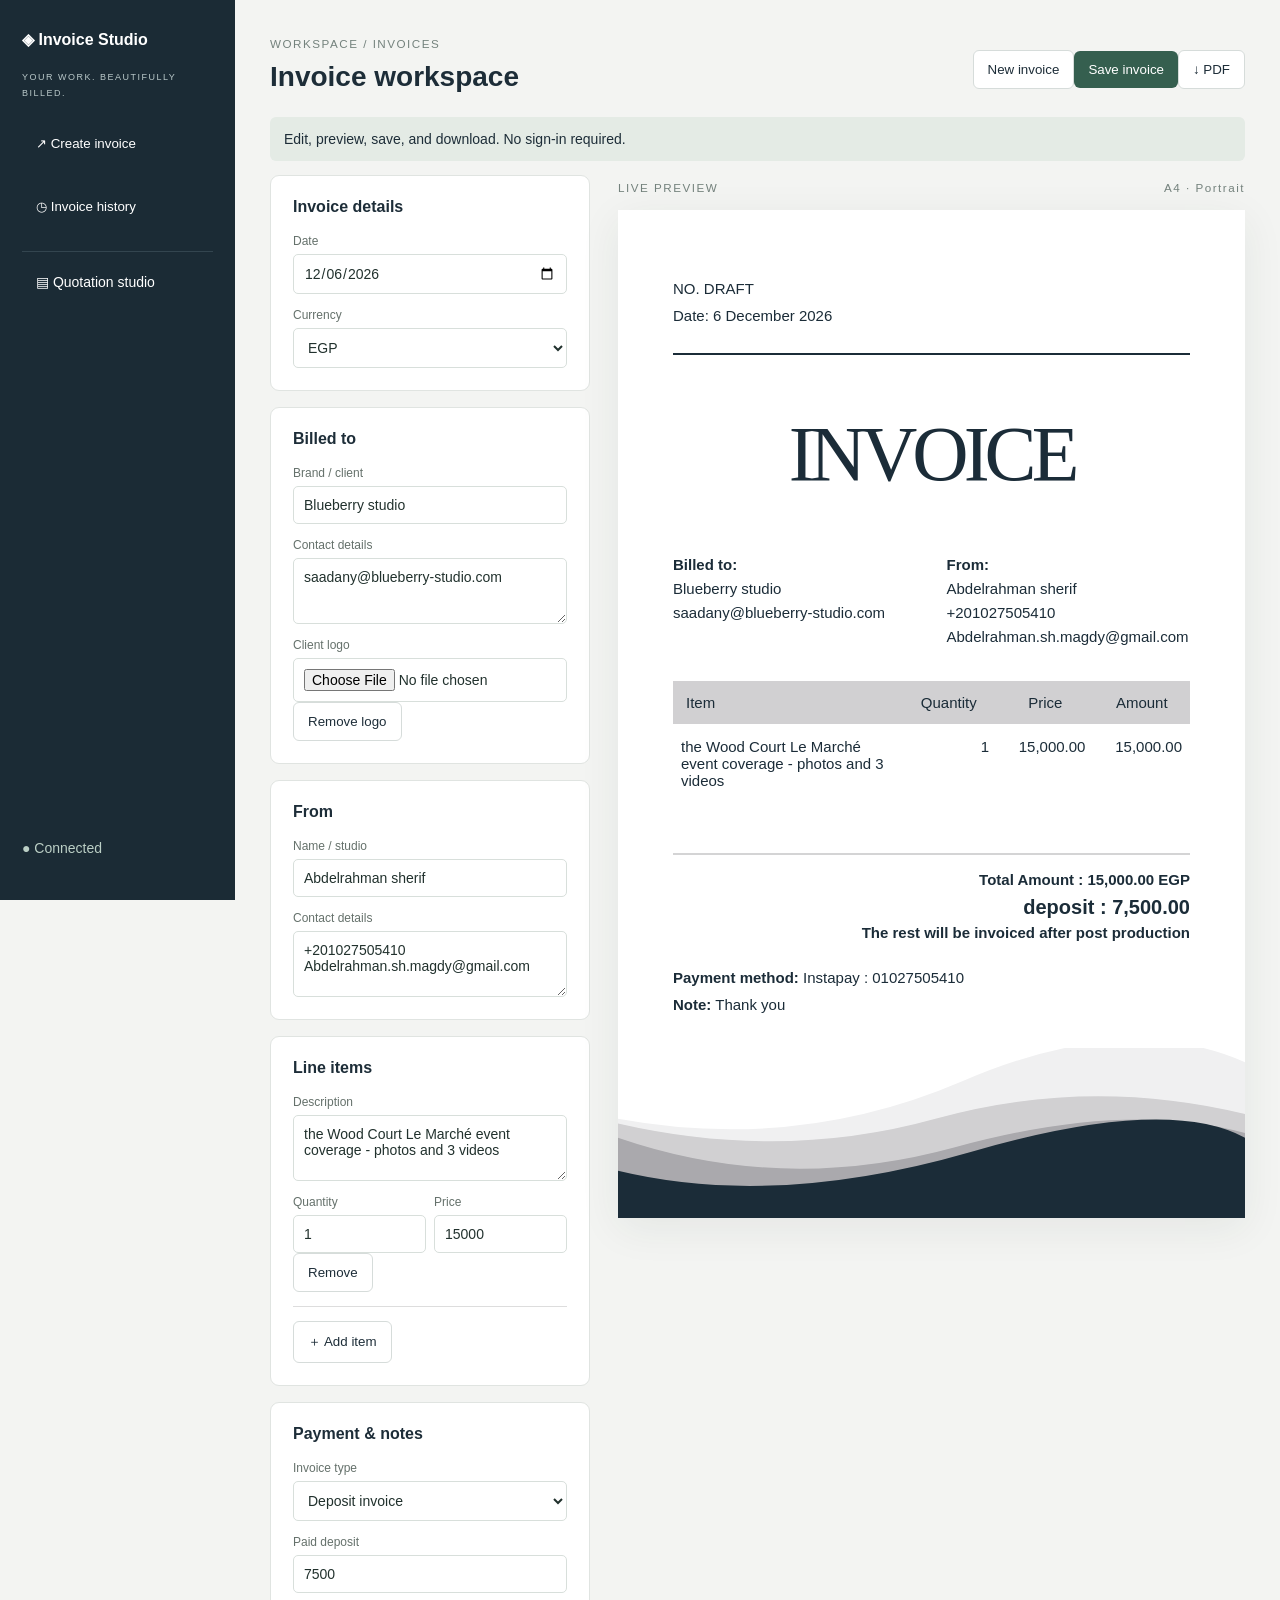
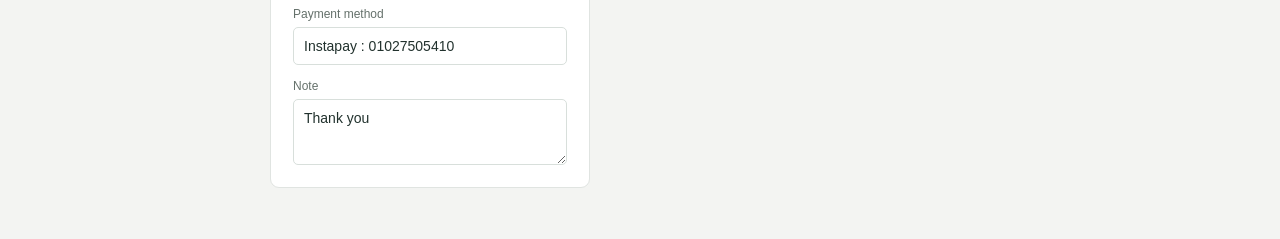
==== invoices/index.html @ a49d8401 "Combine the quotation studio and invoice studio into one site The invoice app now lives under /invoi" ====
<!doctype html><html><head><meta charset="utf-8"><meta name="viewport" content="width=device-width,initial-scale=1"><title>Invoice Studio</title><link rel="stylesheet" href="/invoices/style.css"></head><body><aside><h2>◈ Invoice Studio</h2><small>YOUR WORK. BEAUTIFULLY BILLED.</small><button onclick="view('editor')">↗ Create invoice</button><button onclick="view('history');list()">◷ Invoice history</button><a class="switch" href="/">▤ Quotation studio</a><p id="connection">Connecting…</p></aside><main><header><div><small>WORKSPACE / INVOICES</small><h1>Invoice workspace</h1></div><div><button onclick="fresh()">New invoice</button><button class="primary" id="save" onclick="save()">Save invoice</button><button onclick="download()">↓ PDF</button></div></header><p id="notice" role="status">Loading…</p><section id="editor"><div class="form"><div class="card"><h2>Invoice details</h2><label>Date<input id="date" type="date"></label><label>Currency<select id="currency"><option>EGP</option><option>USD</option><option>EUR</option><option>AED</option><option>SAR</option></select></label></div><div class="card"><h2>Billed to</h2><label>Brand / client<input id="client"></label><label>Contact details<textarea id="clientInfo"></textarea></label><label>Client logo<input type="file" accept="image/png,image/jpeg,image/webp" onchange="upload(this)"></label><button onclick="logo='';render()">Remove logo</button></div><div class="card"><h2>From</h2><label>Name / studio<input id="sender"></label><label>Contact details<textarea id="senderInfo"></textarea></label></div><div class="card"><h2>Line items</h2><div id="items"></div><button onclick="items.push({description:'',quantity:1,price:0});itemForm();render()">＋ Add item</button></div><div class="card"><h2>Payment & notes</h2><label>Invoice type<select id="paymentMode"><option value="deposit" selected>Deposit invoice</option><option value="balance">Main invoice</option></select></label><label>Paid deposit<input id="deposit" type="number" min="0" step=".01"></label><label>Payment method<input id="payment"></label><label>Note<textarea id="note"></textarea></label></div></div><div class="preview"><small>LIVE PREVIEW <span>A4 · Portrait</span></small><article id="paper"></article></div></section><section id="history" hidden><div class="card"><h2>Invoice archive</h2><input id="search" placeholder="Search client or number" oninput="paintList()"><div id="records"></div></div><div id="revisions" class="card" hidden></div></section></main><script src="/invoices/app.js"></script></body></html>
---- invoices/style.css ----
*{box-sizing:border-box}body{margin:0;background:#f3f4f2;color:#1d2d38;font:14px Arial,sans-serif}aside{position:fixed;width:235px;height:100vh;background:#1b2b35;color:white;padding:30px 22px}aside small{font-size:9px;color:#b9c8c9}aside button{display:block;width:100%;text-align:left;background:transparent;color:white;border:0;margin-top:26px}aside a.switch{display:block;margin-top:26px;padding:22px 14px 11px;color:white;text-decoration:none;border-top:1px solid #33454f}aside a.switch:hover{color:#bbcfc5}#connection{position:absolute;bottom:30px;color:#bbcfc5}main{margin-left:235px;padding:35px}header{display:flex;justify-content:space-between;align-items:center}h1{font-size:28px;margin:10px 0}small{letter-spacing:1.5px;color:#74827d}button{padding:11px 14px;border:1px solid #d6dcda;border-radius:6px;background:white;cursor:pointer;color:#1d2d38}button:hover{background:#e4ebe6}.primary{background:#355f4f;color:white;border:0}#notice{background:#e4ebe5;padding:14px;border-radius:6px}#editor{display:grid;grid-template-columns:320px minmax(400px,1fr);gap:28px;align-items:start}.card{background:white;padding:22px;border:1px solid #e0e4e1;border-radius:9px;margin-bottom:16px}h2{font-size:16px;margin:0 0 18px}label{display:block;font-size:12px;color:#65716b;margin-top:14px}input,textarea,select{display:block;width:100%;padding:10px;border:1px solid #d8dfdb;border-radius:5px;margin-top:6px;font:14px Arial;background:#fff;color:#21312d}textarea{min-height:66px;resize:vertical}.item{border-bottom:1px solid #ddd;padding-bottom:14px;margin-bottom:14px}.item>div{display:flex;gap:8px}.preview>small{display:block;margin:6px 0 16px}.preview>small span{float:right}#paper{position:relative;background:white;min-height:1000px;padding:65px 55px 200px;box-shadow:0 10px 40px #23352b12;color:#1b2c38;overflow:hidden;font-size:15px}.paper-top{display:flex;justify-content:space-between;align-items:center;border-bottom:2px solid #1b2c38;padding-bottom:24px;line-height:1.8}.logo{width:110px;height:64px;object-fit:contain}.logo-empty{border:1px dashed #c8cdd0;width:110px;padding:15px;text-align:center;color:#999;font-size:11px}.invoice-title{text-align:center;font:78px Georgia,serif;letter-spacing:-5px;margin:54px 0}.parties{display:grid;grid-template-columns:1fr 1fr;gap:30px;line-height:1.6;margin-bottom:32px;overflow-wrap:anywhere}table{width:100%;border-collapse:collapse;table-layout:fixed}th{background:#d1d0d2;font-weight:normal;padding:13px}td{padding:14px 8px;vertical-align:top;overflow-wrap:anywhere;text-align:right}th:first-child,td:first-child{text-align:left;width:44%}.totals{border-top:2px solid #d4d4d5;margin-top:50px;padding-top:14px;text-align:right;line-height:1.5;font-weight:bold}.balance{font-size:20px}.payment{margin-top:20px;line-height:1.8}.waves{position:absolute;bottom:0;left:0;width:100%;height:170px}.record{display:flex;justify-content:space-between;gap:10px;padding:20px 0;border-bottom:1px solid #ddd}.record p{margin:5px 0;color:#78817b}[hidden]{display:none!important}#settings{max-width:650px}a{color:#355f4f}@media(max-width:1100px){#editor{grid-template-columns:1fr}.form{display:grid;grid-template-columns:1fr 1fr;gap:12px}#paper{max-width:740px;margin:auto}}@media(max-width:700px){aside{position:static;width:100%;height:auto;padding:15px}aside button,aside a.switch{display:inline-block;width:auto;margin:10px 0;border-top:0;padding-top:11px}aside small,#connection{display:none}main{margin:0;padding:15px}header{display:block}.form{display:block}#paper{padding:35px 22px 160px;font-size:12px;min-height:800px}.invoice-title{font-size:55px}.parties{gap:15px}}@page{size:A4;margin:0}@media print{body{background:white}aside,header,#notice,.form,.preview>small,#history,#settings{display:none!important}main{margin:0;padding:0}#editor{display:block!important}.preview{display:block}#paper{width:210mm;min-height:297mm;box-shadow:none;padding:24mm 21mm 48mm;font-size:12pt;max-width:none;print-color-adjust:exact;-webkit-print-color-adjust:exact}.invoice-title{font-size:70pt}.waves{height:50mm}tr{break-inside:avoid}.totals,.payment{break-inside:avoid}}
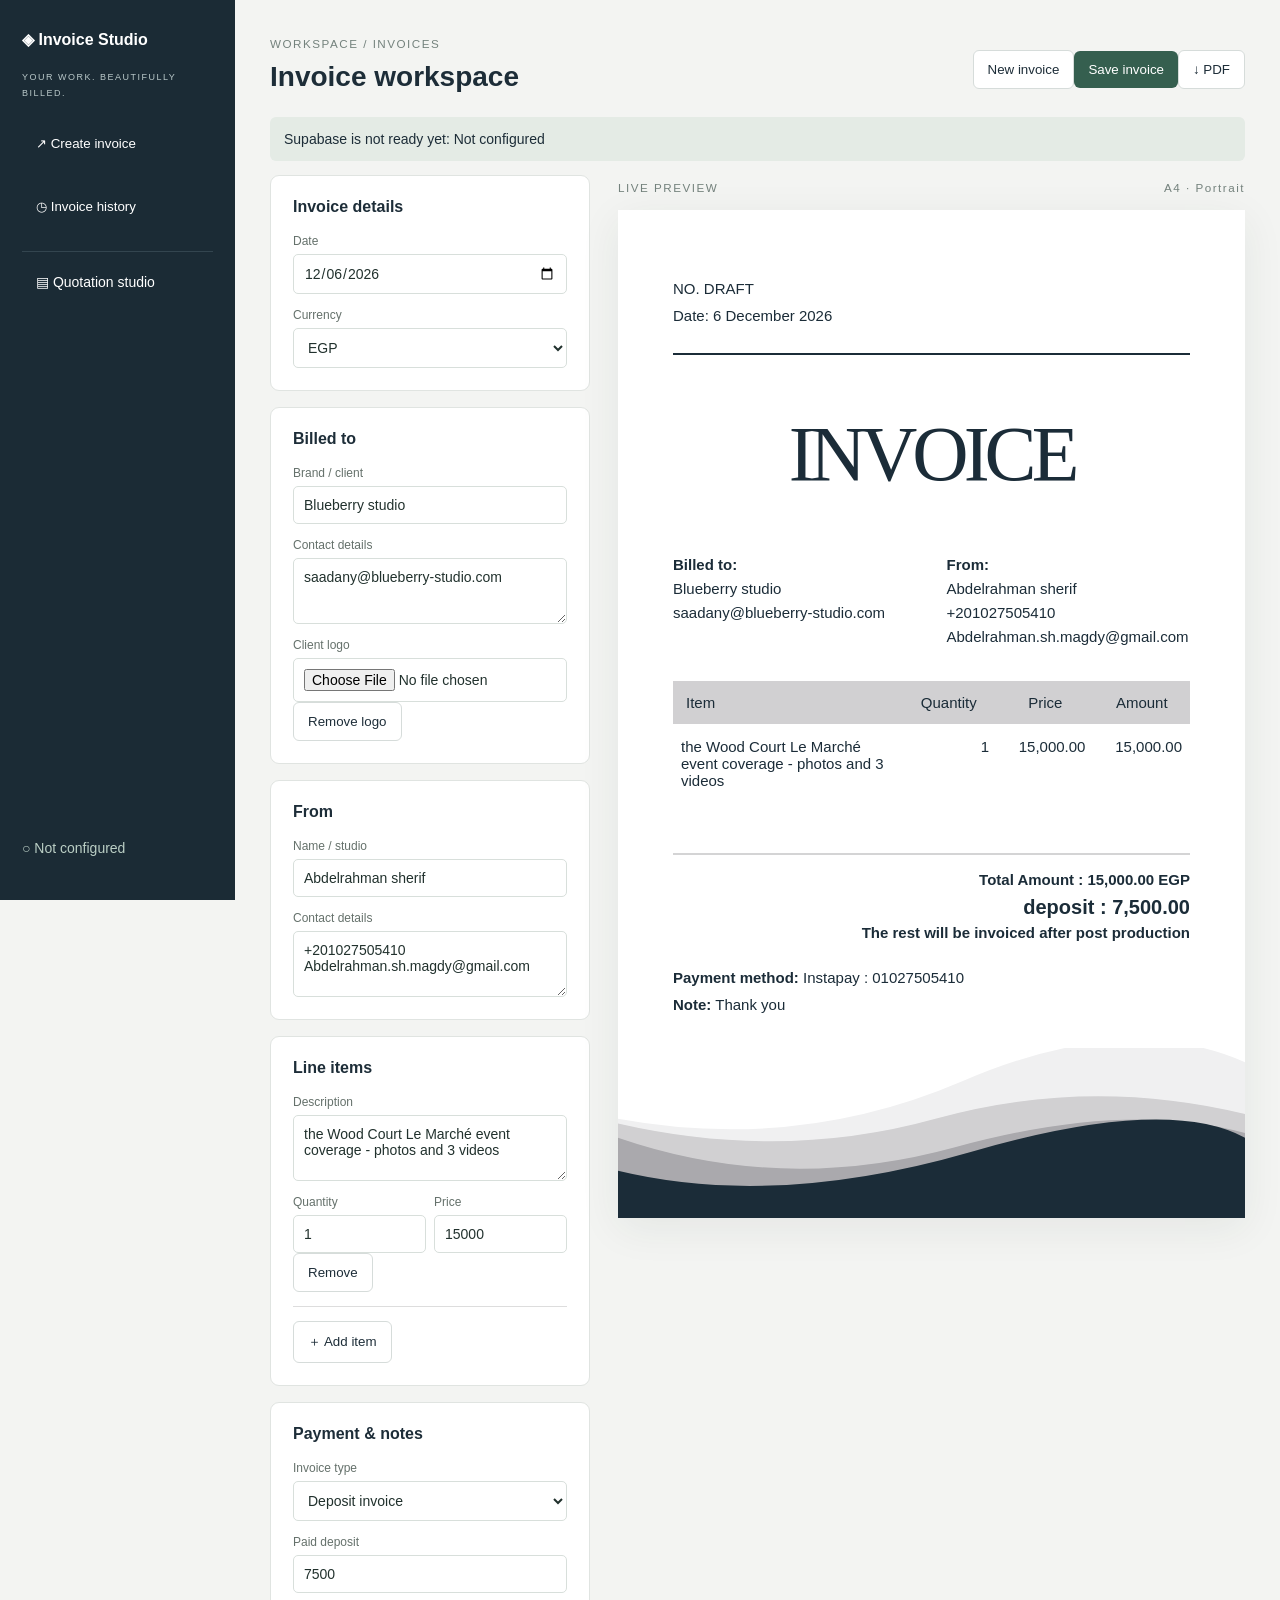
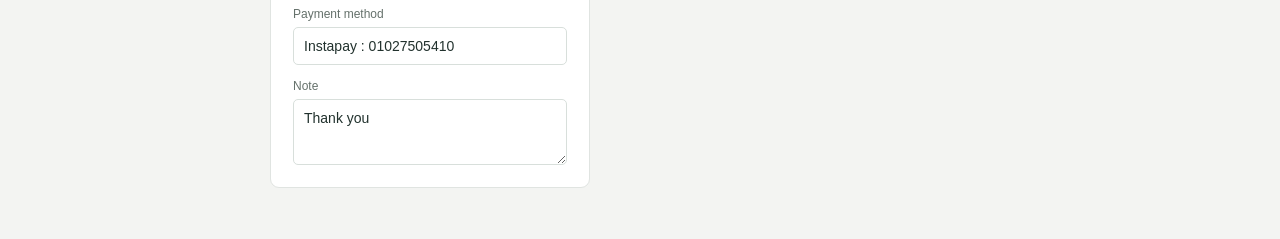
==== commit 61425c5d: "Prepare a shared Supabase backend for quotations and invoices Add one schema and shared config/clien" ====
--- a/invoices/index.html
+++ b/invoices/index.html
@@ -1 +1 @@
-<!doctype html><html><head><meta charset="utf-8"><meta name="viewport" content="width=device-width,initial-scale=1"><title>Invoice Studio</title><link rel="stylesheet" href="/invoices/style.css"></head><body><aside><h2>◈ Invoice Studio</h2><small>YOUR WORK. BEAUTIFULLY BILLED.</small><button onclick="view('editor')">↗ Create invoice</button><button onclick="view('history');list()">◷ Invoice history</button><a class="switch" href="/">▤ Quotation studio</a><p id="connection">Connecting…</p></aside><main><header><div><small>WORKSPACE / INVOICES</small><h1>Invoice workspace</h1></div><div><button onclick="fresh()">New invoice</button><button class="primary" id="save" onclick="save()">Save invoice</button><button onclick="download()">↓ PDF</button></div></header><p id="notice" role="status">Loading…</p><section id="editor"><div class="form"><div class="card"><h2>Invoice details</h2><label>Date<input id="date" type="date"></label><label>Currency<select id="currency"><option>EGP</option><option>USD</option><option>EUR</option><option>AED</option><option>SAR</option></select></label></div><div class="card"><h2>Billed to</h2><label>Brand / client<input id="client"></label><label>Contact details<textarea id="clientInfo"></textarea></label><label>Client logo<input type="file" accept="image/png,image/jpeg,image/webp" onchange="upload(this)"></label><button onclick="logo='';render()">Remove logo</button></div><div class="card"><h2>From</h2><label>Name / studio<input id="sender"></label><label>Contact details<textarea id="senderInfo"></textarea></label></div><div class="card"><h2>Line items</h2><div id="items"></div><button onclick="items.push({description:'',quantity:1,price:0});itemForm();render()">＋ Add item</button></div><div class="card"><h2>Payment & notes</h2><label>Invoice type<select id="paymentMode"><option value="deposit" selected>Deposit invoice</option><option value="balance">Main invoice</option></select></label><label>Paid deposit<input id="deposit" type="number" min="0" step=".01"></label><label>Payment method<input id="payment"></label><label>Note<textarea id="note"></textarea></label></div></div><div class="preview"><small>LIVE PREVIEW <span>A4 · Portrait</span></small><article id="paper"></article></div></section><section id="history" hidden><div class="card"><h2>Invoice archive</h2><input id="search" placeholder="Search client or number" oninput="paintList()"><div id="records"></div></div><div id="revisions" class="card" hidden></div></section></main><script src="/invoices/app.js"></script></body></html>
+<!doctype html><html><head><meta charset="utf-8"><meta name="viewport" content="width=device-width,initial-scale=1"><title>Invoice Studio</title><link rel="stylesheet" href="/invoices/style.css"></head><body><aside><h2>◈ Invoice Studio</h2><small>YOUR WORK. BEAUTIFULLY BILLED.</small><button onclick="view('editor')">↗ Create invoice</button><button onclick="view('history');list()">◷ Invoice history</button><a class="switch" href="/">▤ Quotation studio</a><p id="connection">Connecting…</p></aside><main><header><div><small>WORKSPACE / INVOICES</small><h1>Invoice workspace</h1></div><div><button onclick="fresh()">New invoice</button><button class="primary" id="save" onclick="save()">Save invoice</button><button onclick="download()">↓ PDF</button></div></header><p id="notice" role="status">Loading…</p><section id="editor"><div class="form"><div class="card"><h2>Invoice details</h2><label>Date<input id="date" type="date"></label><label>Currency<select id="currency"><option>EGP</option><option>USD</option><option>EUR</option><option>AED</option><option>SAR</option></select></label></div><div class="card"><h2>Billed to</h2><label>Brand / client<input id="client"></label><label>Contact details<textarea id="clientInfo"></textarea></label><label>Client logo<input type="file" accept="image/png,image/jpeg,image/webp" onchange="upload(this)"></label><button onclick="logo='';render()">Remove logo</button></div><div class="card"><h2>From</h2><label>Name / studio<input id="sender"></label><label>Contact details<textarea id="senderInfo"></textarea></label></div><div class="card"><h2>Line items</h2><div id="items"></div><button onclick="items.push({description:'',quantity:1,price:0});itemForm();render()">＋ Add item</button></div><div class="card"><h2>Payment & notes</h2><label>Invoice type<select id="paymentMode"><option value="deposit" selected>Deposit invoice</option><option value="balance">Main invoice</option></select></label><label>Paid deposit<input id="deposit" type="number" min="0" step=".01"></label><label>Payment method<input id="payment"></label><label>Note<textarea id="note"></textarea></label></div></div><div class="preview"><small>LIVE PREVIEW <span>A4 · Portrait</span></small><article id="paper"></article></div></section><section id="history" hidden><div class="card"><h2>Invoice archive</h2><input id="search" placeholder="Search client or number" oninput="paintList()"><div id="records"></div></div><div id="revisions" class="card" hidden></div></section></main><script src="/config.js"></script><script src="/supabase-client.js"></script><script src="/invoices/app.js"></script></body></html>
